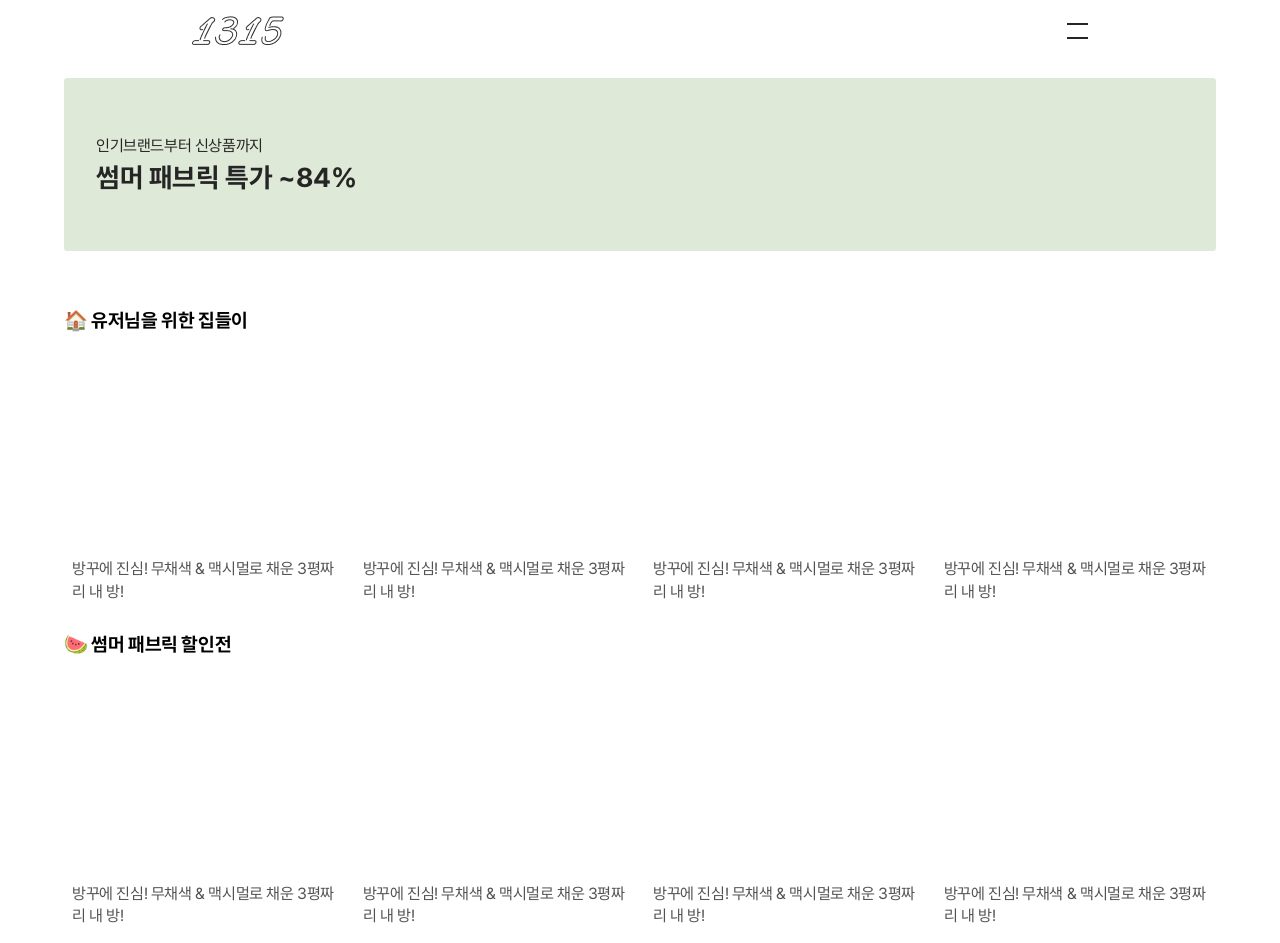
==== index.html @ 50921281 "trim" ====
<!DOCTYPE html>
<html lang="en">
<head>
  <meta charset="UTF-8">
  <meta http-equiv="X-UA-Compatible" content="IE=edge">
  <meta name="viewport" content="width=device-width, initial-scale=1.0">
  <title>index</title>
  
</head>
<body>
  <header>
      <div id="container">
        <a href="#"><img id="logotype" src="./image/logo/logotype_blk.png" alt=""></a>
        
        <input type="checkbox" id="icon">
        <label for="icon" id="hamburger">  <!--label은 인라인 스타일-->
            <span></span>
            <span></span>
            <span></span>
        </label>

        <div id="navbox">
            <ul>
                <li><a href="home.html">HOME.</a></li>
                <li><a href="tip.html">WINE?</a></li>
                <li><a href="menu.html">MENU+</a></li>
                <li><a href="map.html">MAP#</a></li>
                <li><a href="help.html">HELP!</a></li>
            </ul>
        </div>  
      </div>
  </header>

  <section id="banner" class="slider">
    <div class="box" style="background-color: #DFE9D8; color: #252525;">
      <div class="text"><div class="sub">인기브랜드부터 신상품까지</div>썸머 패브릭 특가 ~84%</div></div>
    <div class="box" style="background-color: #3B87E9;">
      <div class="text"><div class="sub">우리집 평가하고</div>스타벅스 커피 2잔 받자!</div></div>
    <div class="box" style="background-color: #4FB0A9;">
      <div class="text"><div class="sub">두루마리에서 구매한 적이 없으신가요?</div>첫 구매 최대 2만원 할인</div></div>
    <div class="box" style="background-color: #6ECCA7;">
      <div class="text"><div class="sub">결제전 확인 필수</div>5월 결제혜택 모아보기</div></div>
    <div class="box" style="background-color: #E6E3DB; color: #252525;">
      <div class="text"><div class="sub">유저가 가장 많이 선택한</div>인테리어자재 TOP 60</div></div>
  </section>


  <div>
    <div class="titlebox"><p class="title">🏠 유저님을 위한 집들이</p></div>
    <div class="container">
      <div class="box1">
        <a href="#" class="card">
          <div class="image" style="background-image: url(./image/review_img/interior02.jpg)">
          </div>
          <article>
            <p>방꾸에 진심! 무채색 & 맥시멀로 채운 3평짜리 내 방!</p>
          </article>
        </a>
      </div>
      <div class="box2">
        <a href="#" class="card">
          <div class="image" style="background-image: url(./image/review_img/interior06.jpg)">
          </div>
          <article>
            <p>방꾸에 진심! 무채색 & 맥시멀로 채운 3평짜리 내 방!</p>
          </article>
        </a>
      </div>
      <div class="box3">
        <a href="#" class="card">
          <div class="image" style="background-image: url(./image/review_img/interior09.jpg);"></div>
          <article>
            <p>방꾸에 진심! 무채색 & 맥시멀로 채운 3평짜리 내 방!</p>
          </article>
        </a>
      </div>
      <div class="box4">
        <a href="#" class="card">
          <div class="image" style="background-image: url(./image/review_img/interior07.jpg);"></div>
          <article>
            <p>방꾸에 진심! 무채색 & 맥시멀로 채운 3평짜리 내 방!</p>
          </article>
        </a>
    </div>
  </div>
  
  <br>

  <div>
    <div class="titlebox"><p class="title">🍉 썸머 패브릭 할인전</p></div>
    <div class="container">
      <div class="box1">
        <a href="#" class="card">
          <div class="image" style="background-image: url(./image/review_img/interior02.jpg)">
          </div>
          <article>
            <p>방꾸에 진심! 무채색 & 맥시멀로 채운 3평짜리 내 방!</p>
          </article>
        </a>
      </div>
      <div class="box2">
        <a href="#" class="card">
          <div class="image" style="background-image: url(./image/review_img/interior06.jpg)">
          </div>
          <article>
            <p>방꾸에 진심! 무채색 & 맥시멀로 채운 3평짜리 내 방!</p>
          </article>
        </a>
      </div>
      <div class="box3">
        <a href="#" class="card">
          <div class="image" style="background-image: url(./image/review_img/interior09.jpg);"></div>
          <article>
            <p>방꾸에 진심! 무채색 & 맥시멀로 채운 3평짜리 내 방!</p>
          </article>
        </a>
      </div>
      <div class="box4">
        <a href="#" class="card">
          <div class="image" style="background-image: url(./image/review_img/interior07.jpg);"></div>
          <article>
            <p>방꾸에 진심! 무채색 & 맥시멀로 채운 3평짜리 내 방!</p>
          </article>
        </a>
    </div>
  </div>

</body>

<!-- 기본 패딩 및 폰트 사이즈 초기화 -->
<link rel="stylesheet" href="./css/init.css">

<!-- 햄버거 메뉴 -->
<link rel="stylesheet" href="./css/menu_hamburger.css">
<script src="./js/menu_hamburger.js"></script>

<!-- 광고 배너 -->
<link rel="stylesheet" type="text/css" href="./css/banner.css">
<script src="./js/banner.js"></script>

<!-- 컨텐츠 블럭 (세로형) -->
<link rel="stylesheet" type="text/css" href="./css/contents_block_v.css">

</html>
---- css/init.css ----
/* 기본설정 */
* {
    margin: 0;
    padding: 0;
  }
  
a {
    text-decoration: none;
    color: #525252;
}

ul{
    list-style: none;
}


/* 폰트설정 */
@font-face {
    font-family: 'pretendard_regular';
    src: url(../font/pretendard_regular.otf);
    font-size: 1rem;
}

@font-face {
    font-family: 'pretendard_bold';
    src: url(../font/pretendard_bold.otf);
}

body, html {
    line-height: 1;
    font-family: 'pretendard_regular','Gill Sans',sans-serif ;
    -webkit-font-smoothing: antialiased;
    letter-spacing: -.4px;
    font-size: 1rem;
}

hr {
    background: #D9D9D9;
    height:1px;
    border:0;
}
---- css/menu_hamburger.css ----
input[id="icon"] {
    display:none;
} 

/* body{
    height:5000px;
} */

#container {
    width: 90%;
    margin: 1rem auto 2rem auto;
    display: flex;
    justify-content: space-between;
    align-items: center;
}

#logotype {
    display: block;
    margin: auto 0;
}

input[id="icon"] + label{
    position: relative;
    display:block;
    width:1.3rem;
    height:1rem;
    cursor:pointer;  /* 커서를 올려놓을 때 모양 */
} 

input[id="icon"] + label > span {
    position: absolute;
    display:block;
    width:100%;
    height:0.1rem;
    background:#252525;
    transition: all 0.35s;  /* 진행 과정 천천히 0.35초 동안 */
    z-index:2;

}

input[id="icon"] + label > span:nth-child(1) {
    top:0px;
}

input[id="icon"] + label > span:nth-child(2) {
    top:50%;
    opacity: 0%;
    /* transform: translateY(-50%);  엘리먼트를 변형할 때 쓴다. 비틀거나 구부리거나 돌릴 때 . 여러가지로 모양을 바꿀 때 */
}

input[id="icon"] + label > span:nth-child(3) {
    bottom:0px;
}


input[id="icon"]:checked + label > span:nth-child(1) {
    top:50%;
    transform:translateY(-50%) rotate(45deg);
}

input[id="icon"]:checked + label > span:nth-child(2) {
    opacity: 0%;
}

input[id="icon"]:checked + label > span:nth-child(3) {
    bottom:50%;
    transform:translateY(50%) rotate(-45deg);
}


/* navbox 열리면 어둡게 */
.open {
    box-shadow : rgba(0,0,0,0.5) 0 0 0 9999px;
    z-index : 100;
}

.close {
    box-shadow : rgba(255, 255, 255, 0) 0 0 0 9999px;
    z-index : 100;
}

#icon + label + #navbox {
    position:fixed;  /* 스크롤을 내리더라도 같은 위치에서 붙어다니도록 */
    width:300px;
    height:100%;
    background:white;
    top:0px;
    padding:60px 25px 25px 25px;
    box-sizing:border-box;
    right:-300px;
    z-index:1;
    transition: all 0.35s;
}

#icon:checked + label + #navbox {
    right:0px;
}

#icon:checked + label + #navbox > ul > li > a {
    color: #252525;
}

li {
    font-size: 0.9rem;
    margin: 3rem 0 0 2rem;
}

/* 데스크탑일때 사이즈 조절*/
@media screen and (min-width: 1024px) {
    #container {
        width: 70%;
    }
}
---- css/banner.css ----
/* 배너 */
#banner {
    border-radius: 0.2em;
}

.slider {
    width: 90%;
    max-width: 1240px;
    height: 70%;
    margin: 0 auto;
    margin-bottom: 60px;
    align-content: center;
}

.box {
    height: max-content;
    text-align: left;
}

.text {
    font-size: 1.7rem;
    font-family: 'pretendard_bold';
    margin-bottom: 60px;
    padding-left: 2rem;
}

.sub {
    font-size: 1rem;
    font-family: 'pretendard_regular';
    margin-top: 60px;
    margin-bottom: 0.6rem;
}
---- css/contents_block_v.css ----
/* 콘텐츠 블럭 타이틀 */
.titlebox {
    width: 90%;
    max-width: 1240px;
    margin: 0 auto;
}

.title {
    width: 90%;
    font-family: 'pretendard_bold';
    font-size: 1.2rem;
    padding-bottom: 1rem;
}


/* 콘텐츠 블럭 */
.container {
    width: 90%;
    max-width: 1240px;
    margin: 0 auto;
  
    display: grid;
  
    grid-template-columns: 1fr 1fr;
    grid-template-rows: auto;
    grid-gap: 10px;
}
  
/* 데스크탑일때 4컬럼*/
@media screen and (min-width: 1024px) {
    .container {
      grid-template-columns: repeat(4, 1fr);
    }
}
  
.card {
    min-height: 100%;
    background: #EEE;
    box-shadow: 0 2px 5px rgba(0, 0, 0, 0.1);
    /* display: flex; */
    /* flex-direction: column; */
    position: relative;
    z-index: -1;
    top: 0;
    transition: all 0.2s ease-in-out;
    margin-bottom: 1em;
}
  
/* .card:hover {
    top: -3px;
    box-shadow: 0 10px 10px rgba(0, 0, 0, 0.1);
} */
  
.card article {
    padding: 1rem 0.5rem;
    /* display: flex; */
    /* flex-direction: column; */
    justify-content: space-between;
    flex: 1;
    background-color: white;
}
  
.image {
    border-radius: 0.2em;
    padding-bottom: 70%;
    background-size: cover;
    background-position: center center;
}
  
.card p {
    font-size: 1rem;
    flex: 1;
    line-height: 1.4;
}
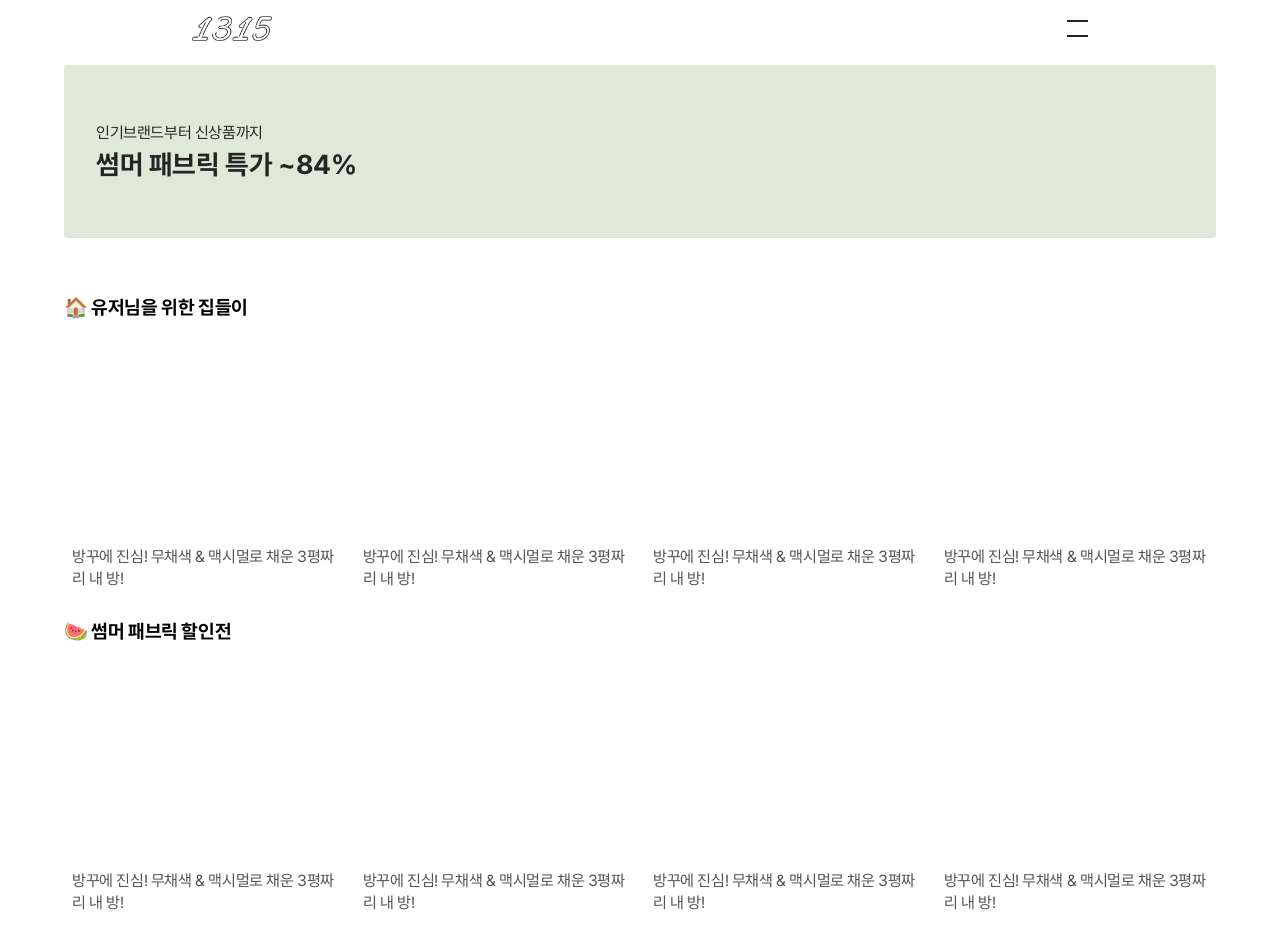
==== commit bf2b2dc4: "home" ====
--- a/index.html
+++ b/index.html
@@ -30,6 +30,7 @@
         </div>  
       </div>
   </header>
+
 
   <section id="banner" class="slider">
     <div class="box" style="background-color: #DFE9D8; color: #252525;">
--- a/css/init.css
+++ b/css/init.css
@@ -13,6 +13,11 @@
     list-style: none;
 }
 
+
+/* 로고 사이즈 조정 */
+#logotype {
+    width: 5rem;
+}
 
 /* 폰트설정 */
 @font-face {
--- a/css/menu_hamburger.css
+++ b/css/menu_hamburger.css
@@ -1,3 +1,4 @@
+
 input[id="icon"] {
     display:none;
 } 
@@ -8,7 +9,7 @@
 
 #container {
     width: 90%;
-    margin: 1rem auto 2rem auto;
+    margin: 1rem auto 1.5rem auto;
     display: flex;
     justify-content: space-between;
     align-items: center;
@@ -23,7 +24,7 @@
     position: relative;
     display:block;
     width:1.3rem;
-    height:1rem;
+    height:1.1rem;
     cursor:pointer;  /* 커서를 올려놓을 때 모양 */
 } 
 
@@ -31,7 +32,7 @@
     position: absolute;
     display:block;
     width:100%;
-    height:0.1rem;
+    height:0.15rem;
     background:#252525;
     transition: all 0.35s;  /* 진행 과정 천천히 0.35초 동안 */
     z-index:2;
@@ -42,11 +43,11 @@
     top:0px;
 }
 
-input[id="icon"] + label > span:nth-child(2) {
+/* input[id="icon"] + label > span:nth-child(2) {
     top:50%;
     opacity: 0%;
-    /* transform: translateY(-50%);  엘리먼트를 변형할 때 쓴다. 비틀거나 구부리거나 돌릴 때 . 여러가지로 모양을 바꿀 때 */
-}
+    transform: translateY(-50%);  엘리먼트를 변형할 때 쓴다. 비틀거나 구부리거나 돌릴 때 . 여러가지로 모양을 바꿀 때
+} */
 
 input[id="icon"] + label > span:nth-child(3) {
     bottom:0px;
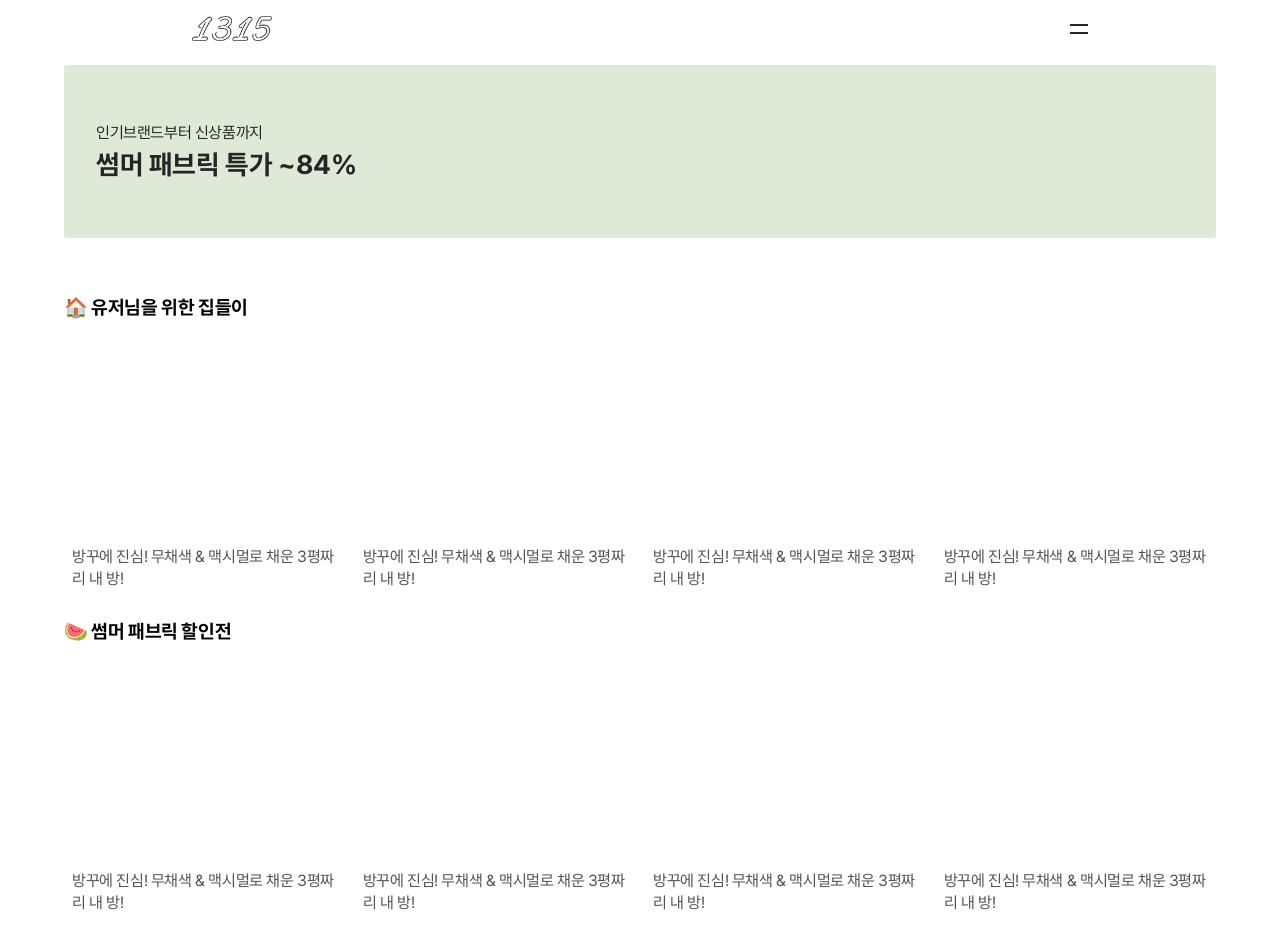
==== commit 4422bc15: "menu" ====
--- a/index.html
+++ b/index.html
@@ -21,7 +21,7 @@
 
         <div id="navbox">
             <ul>
-                <li><a href="home.html">HOME.</a></li>
+                <li><a href="index.html">HOME.</a></li>
                 <li><a href="tip.html">WINE?</a></li>
                 <li><a href="menu.html">MENU+</a></li>
                 <li><a href="map.html">MAP#</a></li>
--- a/css/menu_hamburger.css
+++ b/css/menu_hamburger.css
@@ -23,8 +23,8 @@
 input[id="icon"] + label{
     position: relative;
     display:block;
-    width:1.3rem;
-    height:1.1rem;
+    width:18px;
+    height:10px;
     cursor:pointer;  /* 커서를 올려놓을 때 모양 */
 } 
 
@@ -32,7 +32,7 @@
     position: absolute;
     display:block;
     width:100%;
-    height:0.15rem;
+    height:2px;
     background:#252525;
     transition: all 0.35s;  /* 진행 과정 천천히 0.35초 동안 */
     z-index:2;
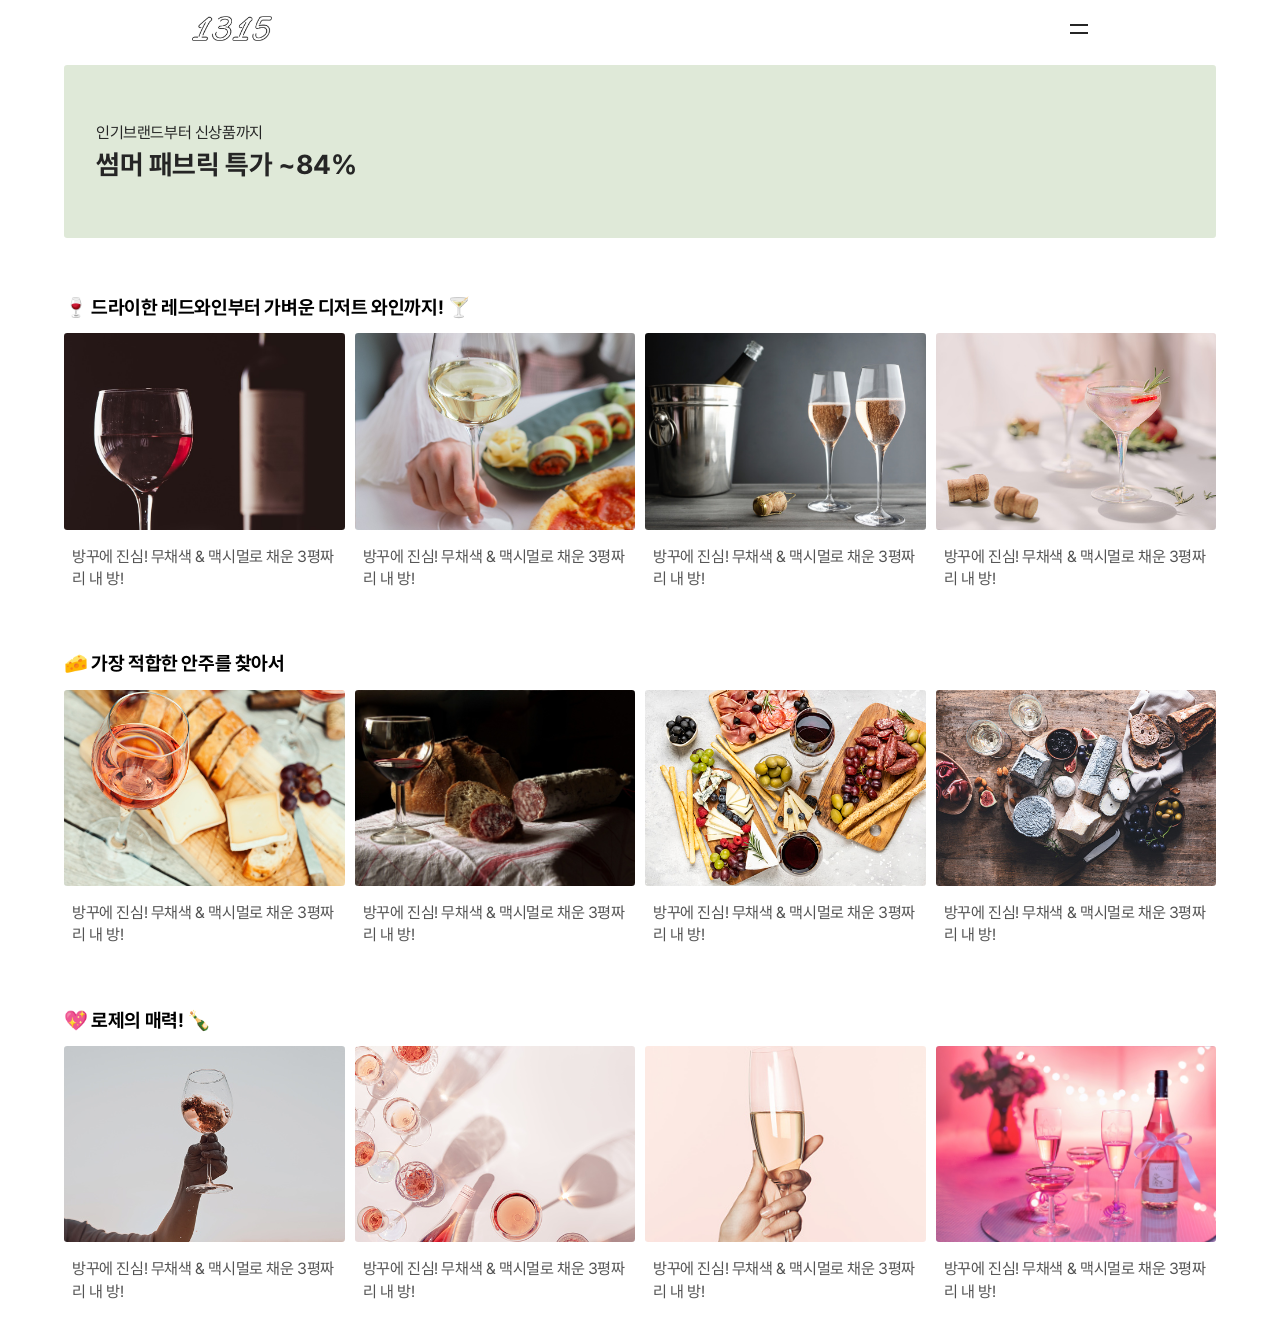
==== commit 5ba0e376: "add images and edit text" ====
--- a/index.html
+++ b/index.html
@@ -10,7 +10,7 @@
 <body>
   <header>
       <div id="container">
-        <a href="#"><img id="logotype" src="./image/logo/logotype_blk.png" alt=""></a>
+        <a href="http://testhue96.dothome.co.kr/1315/index.html"><img id="logotype" src="./image/logo/logotype_blk.png" alt=""></a>
         
         <input type="checkbox" id="icon">
         <label for="icon" id="hamburger">  <!--label은 인라인 스타일-->
@@ -21,11 +21,11 @@
 
         <div id="navbox">
             <ul>
-                <li><a href="index.html">HOME.</a></li>
-                <li><a href="tip.html">WINE?</a></li>
-                <li><a href="menu.html">MENU+</a></li>
-                <li><a href="map.html">MAP#</a></li>
-                <li><a href="help.html">HELP!</a></li>
+                <li><a href="http://testhue96.dothome.co.kr/1315/index.html">HOME.</a></li>
+                <li><a href="http://testhue96.dothome.co.kr/1315/tip.html">WINE?</a></li>
+                <li><a href="http://testhue96.dothome.co.kr/1315/menu.html">MENU+</a></li>
+                <li><a href="http://testhue96.dothome.co.kr/1315/map.html">MAP#</a></li>
+                <li><a href="http://testhue96.dothome.co.kr/1315/help.html">HELP!</a></li>
             </ul>
         </div>  
       </div>
@@ -47,11 +47,11 @@
 
 
   <div>
-    <div class="titlebox"><p class="title">🏠 유저님을 위한 집들이</p></div>
+    <div class="titlebox"><p class="title">🍷 드라이한 레드와인부터 가벼운 디저트 와인까지! 🍸 </p></div>
     <div class="container">
       <div class="box1">
         <a href="#" class="card">
-          <div class="image" style="background-image: url(./image/review_img/interior02.jpg)">
+          <div class="image" style="background-image: url(./image/wine01.jpg)">
           </div>
           <article>
             <p>방꾸에 진심! 무채색 & 맥시멀로 채운 3평짜리 내 방!</p>
@@ -60,7 +60,7 @@
       </div>
       <div class="box2">
         <a href="#" class="card">
-          <div class="image" style="background-image: url(./image/review_img/interior06.jpg)">
+          <div class="image" style="background-image: url(./image/wine02.jpg)">
           </div>
           <article>
             <p>방꾸에 진심! 무채색 & 맥시멀로 채운 3평짜리 내 방!</p>
@@ -69,7 +69,7 @@
       </div>
       <div class="box3">
         <a href="#" class="card">
-          <div class="image" style="background-image: url(./image/review_img/interior09.jpg);"></div>
+          <div class="image" style="background-image: url(./image/wine07.jpg);"></div>
           <article>
             <p>방꾸에 진심! 무채색 & 맥시멀로 채운 3평짜리 내 방!</p>
           </article>
@@ -77,7 +77,7 @@
       </div>
       <div class="box4">
         <a href="#" class="card">
-          <div class="image" style="background-image: url(./image/review_img/interior07.jpg);"></div>
+          <div class="image" style="background-image: url(./image/wine08.jpg);"></div>
           <article>
             <p>방꾸에 진심! 무채색 & 맥시멀로 채운 3평짜리 내 방!</p>
           </article>
@@ -86,13 +86,15 @@
   </div>
   
   <br>
+  <br>
+  <br>
 
   <div>
-    <div class="titlebox"><p class="title">🍉 썸머 패브릭 할인전</p></div>
+    <div class="titlebox"><p class="title">🧀 가장 적합한 안주를 찾아서</p></div>
     <div class="container">
       <div class="box1">
         <a href="#" class="card">
-          <div class="image" style="background-image: url(./image/review_img/interior02.jpg)">
+          <div class="image" style="background-image: url(./image/wine05.jpg)">
           </div>
           <article>
             <p>방꾸에 진심! 무채색 & 맥시멀로 채운 3평짜리 내 방!</p>
@@ -101,7 +103,7 @@
       </div>
       <div class="box2">
         <a href="#" class="card">
-          <div class="image" style="background-image: url(./image/review_img/interior06.jpg)">
+          <div class="image" style="background-image: url(./image/wine06.jpg)">
           </div>
           <article>
             <p>방꾸에 진심! 무채색 & 맥시멀로 채운 3평짜리 내 방!</p>
@@ -110,7 +112,7 @@
       </div>
       <div class="box3">
         <a href="#" class="card">
-          <div class="image" style="background-image: url(./image/review_img/interior09.jpg);"></div>
+          <div class="image" style="background-image: url(./image/wine03.jpg);"></div>
           <article>
             <p>방꾸에 진심! 무채색 & 맥시멀로 채운 3평짜리 내 방!</p>
           </article>
@@ -118,7 +120,7 @@
       </div>
       <div class="box4">
         <a href="#" class="card">
-          <div class="image" style="background-image: url(./image/review_img/interior07.jpg);"></div>
+          <div class="image" style="background-image: url(./image/wine04.jpg);"></div>
           <article>
             <p>방꾸에 진심! 무채색 & 맥시멀로 채운 3평짜리 내 방!</p>
           </article>
@@ -126,20 +128,65 @@
     </div>
   </div>
 
+  <br>
+  <br>
+  <br>
+
+  <div>
+    <div class="titlebox"><p class="title">💖 로제의 매력! 🍾</p></div>
+    <div class="container">
+      <div class="box1">
+        <a href="#" class="card">
+          <div class="image" style="background-image: url(./image/wine09.jpg)">
+          </div>
+          <article>
+            <p>방꾸에 진심! 무채색 & 맥시멀로 채운 3평짜리 내 방!</p>
+          </article>
+        </a>
+      </div>
+      <div class="box2">
+        <a href="#" class="card">
+          <div class="image" style="background-image: url(./image/wine10.jpg)">
+          </div>
+          <article>
+            <p>방꾸에 진심! 무채색 & 맥시멀로 채운 3평짜리 내 방!</p>
+          </article>
+        </a>
+      </div>
+      <div class="box3">
+        <a href="#" class="card">
+          <div class="image" style="background-image: url(./image/wine11.jpg);"></div>
+          <article>
+            <p>방꾸에 진심! 무채색 & 맥시멀로 채운 3평짜리 내 방!</p>
+          </article>
+        </a>
+      </div>
+      <div class="box4">
+        <a href="#" class="card">
+          <div class="image" style="background-image: url(./image/wine12.jpg);"></div>
+          <article>
+            <p>방꾸에 진심! 무채색 & 맥시멀로 채운 3평짜리 내 방!</p>
+          </article>
+        </a>
+    </div>
+  </div>
+
+  
+  <!-- 기본 패딩 및 폰트 사이즈 초기화 -->
+  <link rel="stylesheet" href="./css/init.css">
+
+  <!-- 햄버거 메뉴 -->
+  <link rel="stylesheet" href="./css/menu_hamburger.css">
+  <script src="./js/menu_hamburger.js"></script>
+
+  <!-- 광고 배너 -->
+  <link rel="stylesheet" type="text/css" href="./css/banner.css">
+  <script src="./js/banner.js"></script>
+
+  <!-- 컨텐츠 블럭 (세로형) -->
+  <link rel="stylesheet" type="text/css" href="./css/contents_block_v.css">
+
 </body>
 
-<!-- 기본 패딩 및 폰트 사이즈 초기화 -->
-<link rel="stylesheet" href="./css/init.css">
-
-<!-- 햄버거 메뉴 -->
-<link rel="stylesheet" href="./css/menu_hamburger.css">
-<script src="./js/menu_hamburger.js"></script>
-
-<!-- 광고 배너 -->
-<link rel="stylesheet" type="text/css" href="./css/banner.css">
-<script src="./js/banner.js"></script>
-
-<!-- 컨텐츠 블럭 (세로형) -->
-<link rel="stylesheet" type="text/css" href="./css/contents_block_v.css">
 
 </html>
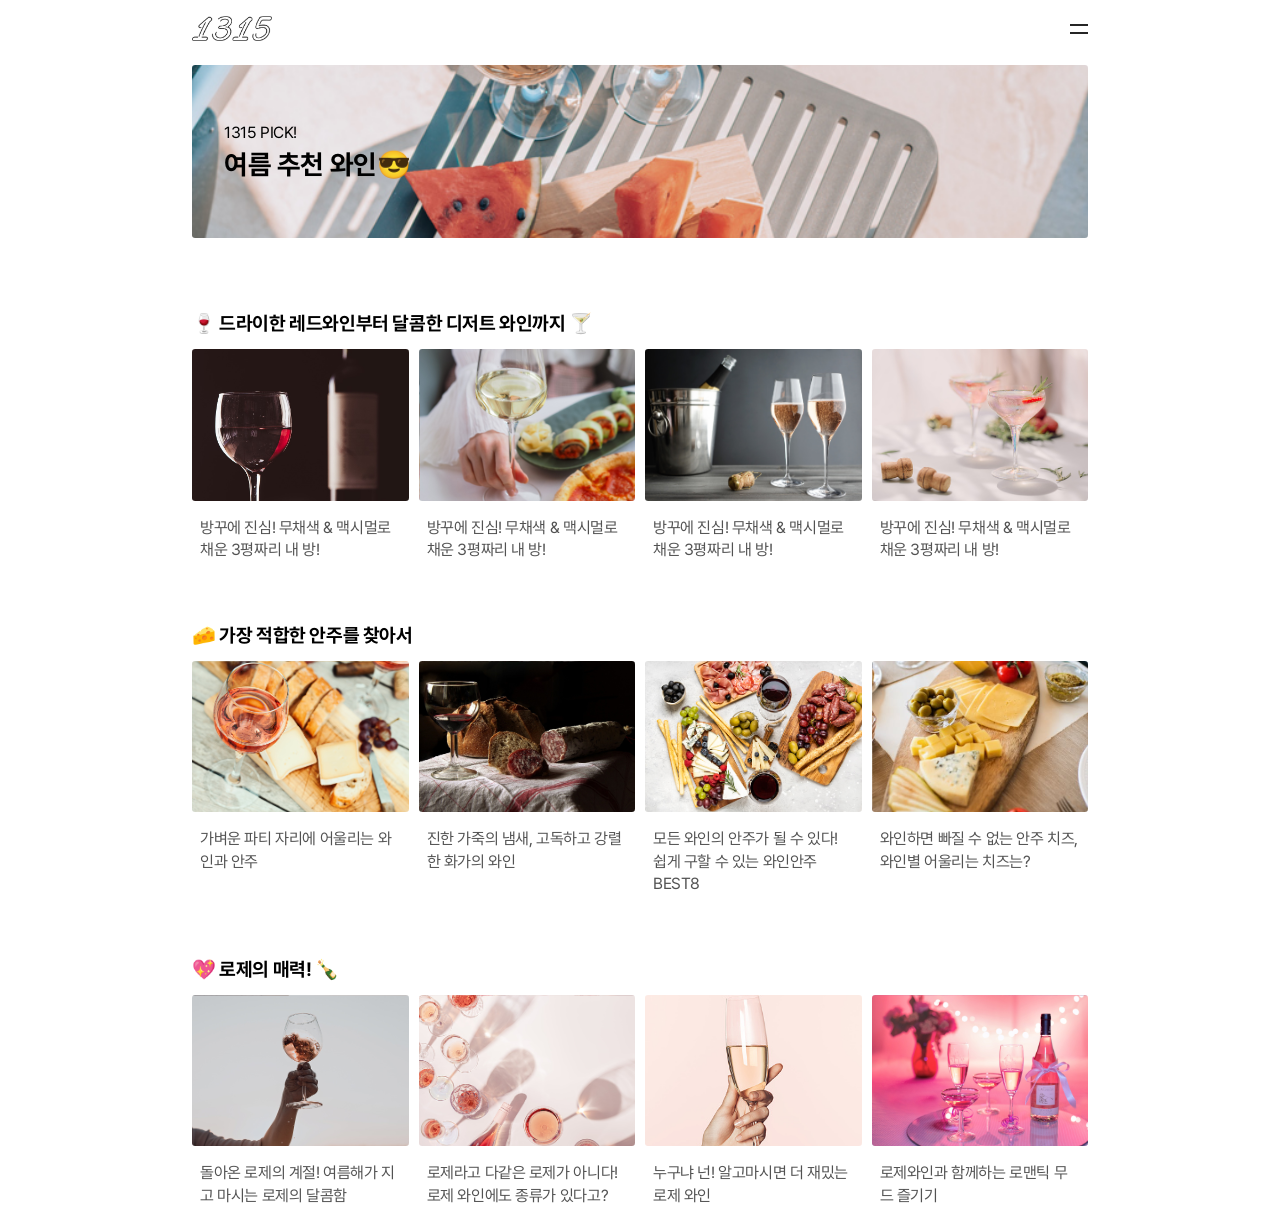
==== commit 43a5f17f: "main page change images" ====
--- a/index.html
+++ b/index.html
@@ -33,21 +33,21 @@
 
 
   <section id="banner" class="slider">
-    <div class="box" style="background-color: #DFE9D8; color: #252525;">
-      <div class="text"><div class="sub">인기브랜드부터 신상품까지</div>썸머 패브릭 특가 ~84%</div></div>
-    <div class="box" style="background-color: #3B87E9;">
-      <div class="text"><div class="sub">우리집 평가하고</div>스타벅스 커피 2잔 받자!</div></div>
-    <div class="box" style="background-color: #4FB0A9;">
-      <div class="text"><div class="sub">두루마리에서 구매한 적이 없으신가요?</div>첫 구매 최대 2만원 할인</div></div>
-    <div class="box" style="background-color: #6ECCA7;">
-      <div class="text"><div class="sub">결제전 확인 필수</div>5월 결제혜택 모아보기</div></div>
-    <div class="box" style="background-color: #E6E3DB; color: #252525;">
-      <div class="text"><div class="sub">유저가 가장 많이 선택한</div>인테리어자재 TOP 60</div></div>
+    <div class="box" style="background-image: url(./image/wine19.jpg);">
+      <div class="text"><div class="sub">1315 PICK!</div>여름 추천 와인😎</div></div>
+    <div class="box" style="background-image: url(./image/wine22.png);">
+      <div class="text" style="color: white;"><div class="sub">남대서양의 바람</div>보데가 가르손 알바리뇨</div></div>
+    <div class="box" style="background-image: url(./image/wine20.png);">
+      <div class="text" ><div class="sub">파티에 빠질 수 없지!</div>추천 샴페인</div></div>
   </section>
+
+  
+  <br>
+
 
 
   <div>
-    <div class="titlebox"><p class="title">🍷 드라이한 레드와인부터 가벼운 디저트 와인까지! 🍸 </p></div>
+    <div class="titlebox"><p class="title">🍷 드라이한 레드와인부터 달콤한 디저트 와인까지 🍸 </p></div>
     <div class="container">
       <div class="box1">
         <a href="#" class="card">
@@ -97,7 +97,7 @@
           <div class="image" style="background-image: url(./image/wine05.jpg)">
           </div>
           <article>
-            <p>방꾸에 진심! 무채색 & 맥시멀로 채운 3평짜리 내 방!</p>
+            <p>가벼운 파티 자리에 어울리는 와인과 안주</p>
           </article>
         </a>
       </div>
@@ -106,7 +106,7 @@
           <div class="image" style="background-image: url(./image/wine06.jpg)">
           </div>
           <article>
-            <p>방꾸에 진심! 무채색 & 맥시멀로 채운 3평짜리 내 방!</p>
+            <p>진한 가죽의 냄새, 고독하고 강렬한 화가의 와인</p>
           </article>
         </a>
       </div>
@@ -114,15 +114,15 @@
         <a href="#" class="card">
           <div class="image" style="background-image: url(./image/wine03.jpg);"></div>
           <article>
-            <p>방꾸에 진심! 무채색 & 맥시멀로 채운 3평짜리 내 방!</p>
+            <p>모든 와인의 안주가 될 수 있다! 쉽게 구할 수 있는 와인안주 BEST8</p>
           </article>
         </a>
       </div>
       <div class="box4">
         <a href="#" class="card">
-          <div class="image" style="background-image: url(./image/wine04.jpg);"></div>
+          <div class="image" style="background-image: url(./image/cheese02.jpeg);"></div>
           <article>
-            <p>방꾸에 진심! 무채색 & 맥시멀로 채운 3평짜리 내 방!</p>
+            <p>와인하면 빠질 수 없는 안주 치즈, 와인별 어울리는 치즈는?</p>
           </article>
         </a>
     </div>
@@ -140,7 +140,7 @@
           <div class="image" style="background-image: url(./image/wine09.jpg)">
           </div>
           <article>
-            <p>방꾸에 진심! 무채색 & 맥시멀로 채운 3평짜리 내 방!</p>
+            <p>돌아온 로제의 계절! 여름해가 지고 마시는 로제의 달콤함</p>
           </article>
         </a>
       </div>
@@ -149,7 +149,7 @@
           <div class="image" style="background-image: url(./image/wine10.jpg)">
           </div>
           <article>
-            <p>방꾸에 진심! 무채색 & 맥시멀로 채운 3평짜리 내 방!</p>
+            <p>로제라고 다같은 로제가 아니다! 로제 와인에도 종류가 있다고?</p>
           </article>
         </a>
       </div>
@@ -157,7 +157,7 @@
         <a href="#" class="card">
           <div class="image" style="background-image: url(./image/wine11.jpg);"></div>
           <article>
-            <p>방꾸에 진심! 무채색 & 맥시멀로 채운 3평짜리 내 방!</p>
+            <p>누구냐 넌! 알고마시면 더 재밌는 로제 와인</p>
           </article>
         </a>
       </div>
@@ -165,7 +165,7 @@
         <a href="#" class="card">
           <div class="image" style="background-image: url(./image/wine12.jpg);"></div>
           <article>
-            <p>방꾸에 진심! 무채색 & 맥시멀로 채운 3평짜리 내 방!</p>
+            <p>로제와인과 함께하는 로맨틱 무드 즐기기</p>
           </article>
         </a>
     </div>
--- a/css/banner.css
+++ b/css/banner.css
@@ -24,9 +24,26 @@
     padding-left: 2rem;
 }
 
+
 .sub {
     font-size: 1rem;
     font-family: 'pretendard_regular';
     margin-top: 60px;
     margin-bottom: 0.6rem;
-}+}
+
+#banner .box {
+  background-position: center center;
+  background-repeat: no-repeat;
+  background-size: cover;
+}
+
+/* 데스크탑일때 사이즈 조절*/
+@media screen and (min-width: 1024px) {
+    .titlebox{
+        width: 70%;
+    }
+    .slider {
+        width: 70%;
+    }
+}
--- a/css/contents_block_v.css
+++ b/css/contents_block_v.css
@@ -71,4 +71,14 @@
     font-size: 1rem;
     flex: 1;
     line-height: 1.4;
+}
+
+/* 데스크탑일때 사이즈 조절*/
+@media screen and (min-width: 1024px) {
+    .titlebox{
+        width: 70%;
+    }
+    .container {
+        width: 70%;
+    }
 }
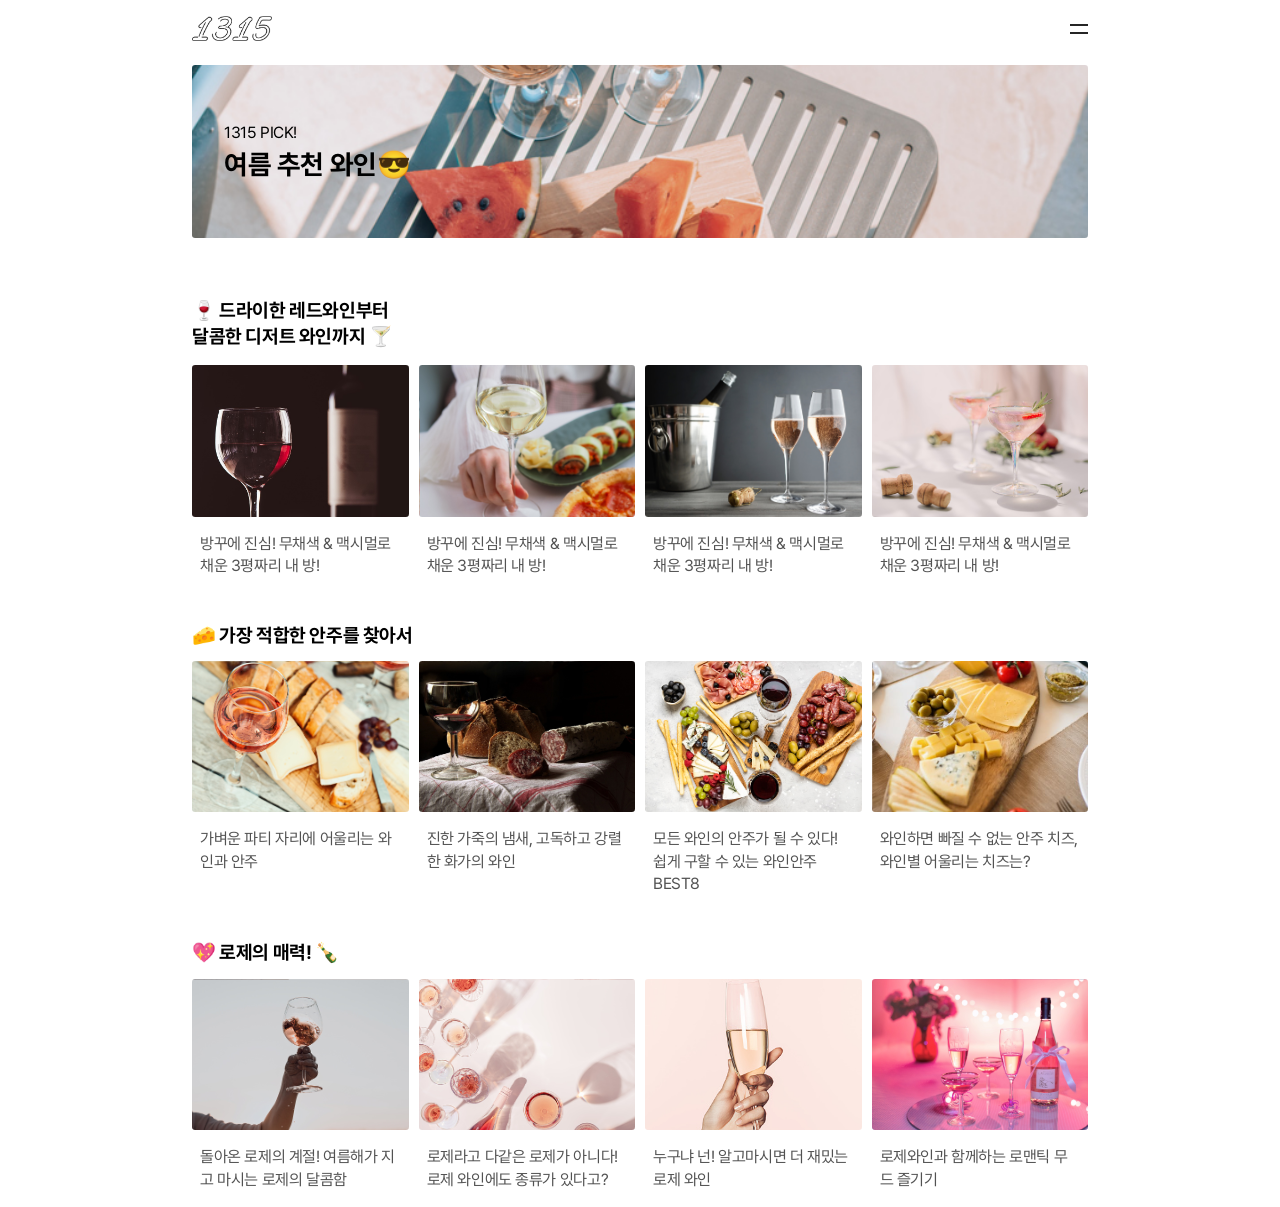
==== commit 463672b9: "line height" ====
--- a/index.html
+++ b/index.html
@@ -41,13 +41,9 @@
       <div class="text" ><div class="sub">파티에 빠질 수 없지!</div>추천 샴페인</div></div>
   </section>
 
-  
-  <br>
-
-
 
   <div>
-    <div class="titlebox"><p class="title">🍷 드라이한 레드와인부터 달콤한 디저트 와인까지 🍸 </p></div>
+    <div class="titlebox"><p class="title" style="line-height: 1.6rem;">🍷 드라이한 레드와인부터 <br>달콤한 디저트 와인까지 🍸 </p></div>
     <div class="container">
       <div class="box1">
         <a href="#" class="card">
@@ -85,7 +81,6 @@
     </div>
   </div>
   
-  <br>
   <br>
   <br>
 
@@ -128,7 +123,6 @@
     </div>
   </div>
 
-  <br>
   <br>
   <br>
 
